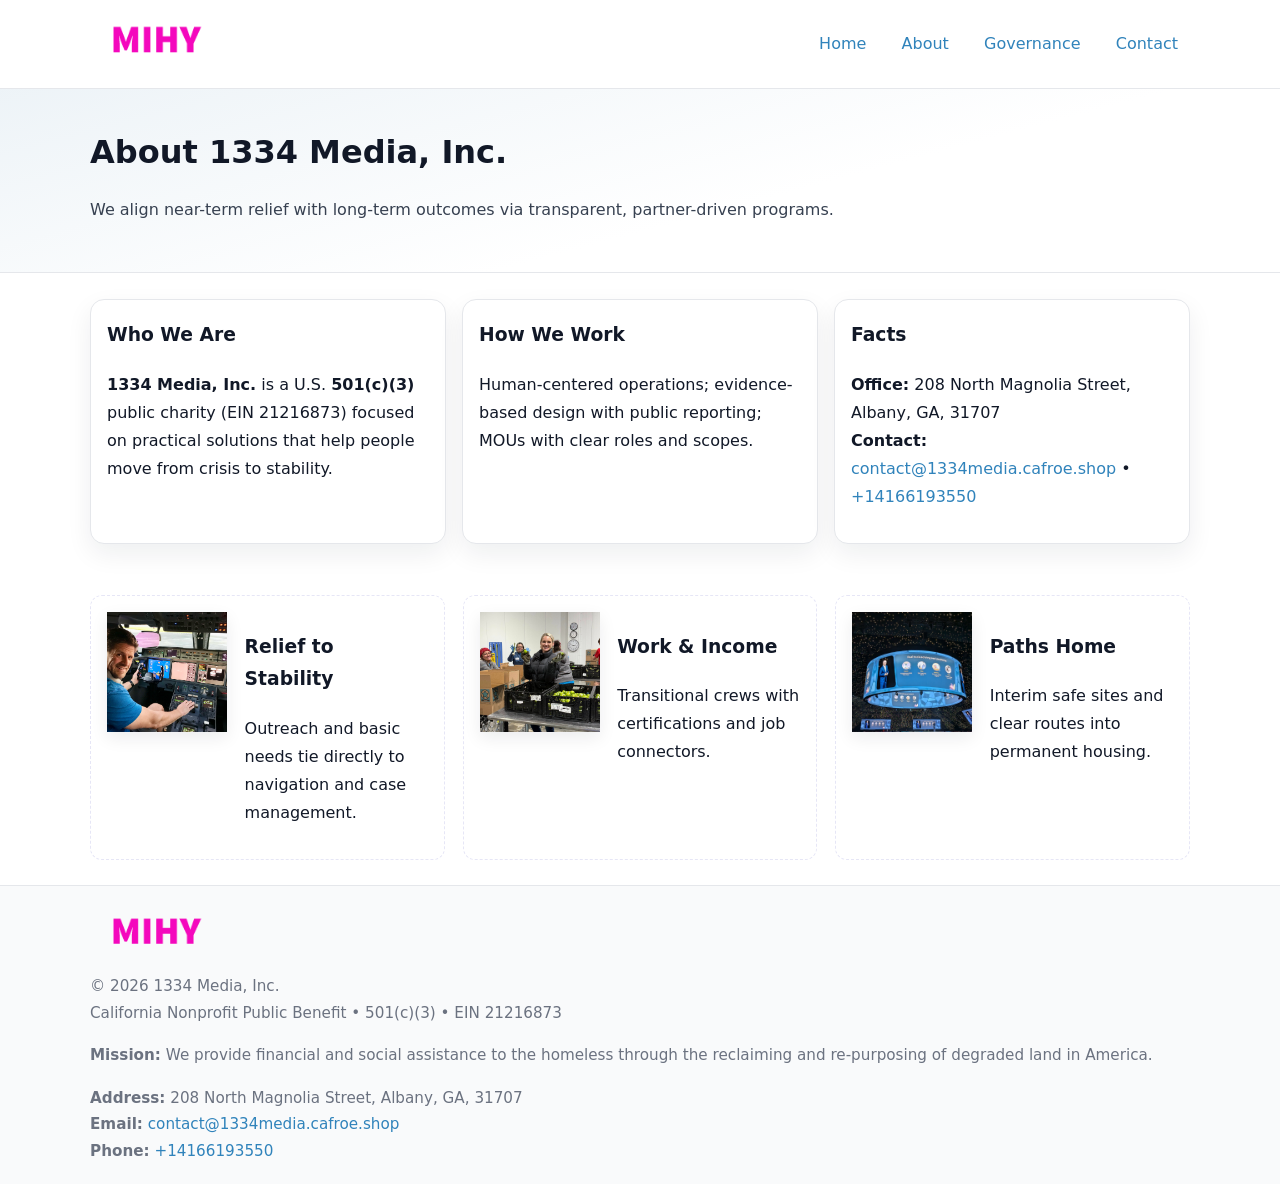
==== about.html @ 107df907 "Initial commit" ====
<!doctype html>
<html lang="en">
<head>
<meta charset="utf-8"/><meta name="viewport" content="width=device-width,initial-scale=1"/>
<title>1334 Media, Inc. – Nonprofit • 2025</title>
<link rel="stylesheet" href="assets/styles.css"/><link rel="icon" href="images/logo.png">
<meta name="data-ein" content="21216873"><meta name="data-name" content="1334 Media, Inc.">
<meta name="data-email" content="contact@1334media.cafroe.shop"><meta name="data-phone" content="+14166193550">
<meta name="data-address" content="208 North Magnolia Street, Albany, GA, 31707"><meta name="data-map" content="208+North+Magnolia+Street,+Albany,+GA,+31707">
  <meta name="description" content="Our nonprofit strengthens the community with programs focused on community services, education, and direct relief.">
</head>
<body>
<div style="position:absolute;left:-9999px;top:-9999px;opacity:0" data-uniq="{{UNIQUE_BLOB}}">
  <span>Our nonprofit strengthens the community with programs focused on community services, education, and direct relief.</span><svg width="12" height="12" viewBox="0 0 12 12" xmlns="http://www.w3.org/2000/svg"><circle cx="6" cy="6" r="5" fill="#2563eb"/></svg><img src="images/hero.jpg" width="1" height="1" alt="" loading="lazy"/>
</div>

<header>
  <div class="header-wrap">
    <a href="index.html"><img src="images/logo.png" alt="" style="width:132px"></a>
    <nav><a href="index.html">Home</a><a class="active" href="about.html">About</a><a href="governance.html">Governance</a><a href="contact.html">Contact</a></nav>
  </div>
</header>

<section class="c6750db94f2">
  <div class="container">
    <h1>About 1334 Media, Inc.</h1>
    <p class="cf39b8c7456">We align near-term relief with long-term outcomes via transparent, partner-driven programs.</p>
  </div>
</section>

<main>
  <section class="section">
    <div class="container grid">
      <div class="cards">
        <article class="c61a7c9495e">
          <h3>Who We Are</h3>
          <p><strong>1334 Media, Inc.</strong> is a U.S. <strong>501(c)(3)</strong> public charity (EIN 21216873) focused on practical solutions that help people move from crisis to stability.</p>
        </article>
        <article class="c61a7c9495e">
          <h3>How We Work</h3>
          <p>Human-centered operations; evidence-based design with public reporting; MOUs with clear roles and scopes.</p>
        </article>
        <article class="c61a7c9495e">
          <h3>Facts</h3>
          <p><strong>Office:</strong> 208 North Magnolia Street, Albany, GA, 31707<br><strong>Contact:</strong> <a href="mailto:contact@1334media.cafroe.shop">contact@1334media.cafroe.shop</a> • <a href="tel:+14166193550">+14166193550</a></p>
        </article>
      </div>
    </div>
  </section>

  <!-- Feature 120×120 -->
  <section class="section">
    <div class="container feature-row">
      <div class="feature">
        <img class="thumb" src="images/about.jpg" alt="Relief to Stability">
        <div><h3>Relief to Stability</h3><p>Outreach and basic needs tie directly to navigation and case management.</p></div>
      </div>
      <div class="feature">
        <img class="thumb" src="images/programs.jpg" alt="Work & Income">
        <div><h3>Work & Income</h3><p>Transitional crews with certifications and job connectors.</p></div>
      </div>
      <div class="feature">
        <img class="thumb" src="images/land.jpg" alt="Paths Home">
        <div><h3>Paths Home</h3><p>Interim safe sites and clear routes into permanent housing.</p></div>
      </div>
    </div>
  </section>

  <footer>
    <div class="grid">
      <div><img src="images/logo.png" alt="" style="width:132px;margin-bottom:.5rem"><div class="small">© <span id="year"></span> 1334 Media, Inc.</div><div class="small">California Nonprofit Public Benefit • 501(c)(3) • EIN 21216873</div></div>
      <div><div class="small"><strong>Mission:</strong> We provide financial and social assistance to the homeless through the reclaiming and re-purposing of degraded land in America.</div></div>
      <div><div class="small"><strong>Address:</strong> 208 North Magnolia Street, Albany, GA, 31707<br><strong>Email:</strong> <a href="mailto:contact@1334media.cafroe.shop">contact@1334media.cafroe.shop</a><br><strong>Phone:</strong> <a href="tel:+14166193550">+14166193550</a></div></div>
    </div>
  </footer>
</main>

<!-- color/skin -->
<script>(function(){function g(n){const e=document.querySelector('meta[name="'+n+'"]');return e?e.content:''}
function h(s){let x=2166136261>>>0;for(let i=0;i<s.length;i++){x^=s.charCodeAt(i);x=(x*16777619)>>>0}return x>>>0}
let k=(g('data-ein')||'').replace(/\D+/g,'');if(!k)k=g('data-name')||location.hostname||'d';
const key=h(String(k)),H=key%360,S=55+(key%20),L=46;
const r=document.documentElement;r.style.setProperty('--brand',`hsl(${H} ${S}% ${L}%)`);
r.style.setProperty('--brand-ink',`hsl(${H} ${Math.min(95,S+10)}% ${Math.max(22,L-18)}%)`);
r.style.setProperty('--soft',`hsl(${H} ${Math.max(40,S-25)}% 95%)`);
const y=document.getElementById('year'); if(y) y.textContent=new Date().getFullYear();})();</script>
</body>
</html>
---- assets/styles.css ----
:root{
  --ink:#111827; --muted:#6b7280; --paper:#ffffff; --line:#e5e7eb;
  --brand:#7c3aed; --brand-ink:#5125a7; --soft:#f5f3ff;
  --radius:14px; --shadow:0 10px 26px rgba(17,24,39,.07)
}
*{box-sizing:border-box} html,body{height:100%}
body{margin:0;background:var(--paper);color:var(--ink);
  font-family:Inter,system-ui,-apple-system,Segoe UI,Roboto,Arial,sans-serif;line-height:1.75}
a{color:var(--brand);text-decoration:none} a:hover{text-decoration:underline}
img{max-width:100%;display:block;border-radius:12px}

header{border-bottom:1px solid var(--line);background:#fff}
.header-wrap{width:min(1100px,94%);margin:0 auto;display:flex;align-items:center;justify-content:space-between;padding:.9rem 0}
nav a{margin-left:.7rem;padding:.45rem .75rem;border-radius:10px}
nav a:hover{background:var(--soft);text-decoration:none}

.c6750db94f2{
  position:relative;overflow:hidden;border-bottom:1px solid var(--line);
  background:linear-gradient(165deg, var(--soft) 0%, #fff 60%)
}
.c6750db94f2 .container{width:min(1100px,94%);margin:0 auto;padding:2rem 0}
h1{font-size:2rem;margin:.2rem 0 .3rem}
.cf39b8c7456{max-width:76ch;color:#374151}

.container{width:min(1100px,94%);margin-inline:auto}
.section{padding:1.6rem 0}

.grid{display:grid;gap:1rem}
.cards{display:grid;grid-template-columns:1fr;gap:1rem}
.c61a7c9495e{background:#fff;border:1px solid var(--line);border-radius:var(--radius);box-shadow:var(--shadow);padding:1rem}
.c61a7c9495e h3{margin-top:.2rem}

/* === Feature thumbnails: vuông 120×120 (góc 0px) === */
.feature-row{display:grid;grid-template-columns:1fr;gap:1.1rem}
.feature{
  display:grid;grid-template-columns:120px 1fr;gap:1.1rem;align-items:start;
  border:1px dashed #e6e6f6;border-radius:12px;padding:1rem
}
.feature .thumb{
  width:120px;height:120px;border-radius:0;object-fit:cover;display:block;
  box-shadow:0 6px 16px rgba(17,24,39,.08)
}

/* === Milestones bullets chuẩn === */
.timeline{margin:.4rem 0 0 0;padding:0;list-style:none;position:relative}
.timeline li{
  position:relative;padding-left:1.6rem;margin:.55rem 0;line-height:1.6
}
.timeline li::before{
  content:"";position:absolute;left:.35rem;top:.65rem;width:.6rem;height:.6rem;
  border-radius:999px;background:var(--brand)
}
.timeline::after{
  content:"";position:absolute;left:.64rem;top:.2rem;bottom:.2rem;width:2px;background:var(--line)
}

.faq details{border:1px solid var(--line);border-radius:12px;padding:.8rem}
.faq summary{font-weight:700;cursor:pointer}
.small{color:var(--muted);font-size:.95rem}

.c64f7798481{display:grid;grid-template-columns:1fr;gap:.9rem}
label{display:grid;gap:.35rem;font-weight:600}
input,textarea{
  width:100%;padding:.75rem .85rem;border:1px solid #cbd5e1;border-radius:12px;font:inherit
}
input:focus,textarea:focus{outline:2px solid var(--soft);border-color:var(--brand)}
.ccb21cec929{display:inline-block;padding:.75rem 1rem;border:1px solid #cbd5e1;border-radius:12px;background:#fff}
.ccb21cec929:hover{box-shadow:var(--shadow)} .btn-primary{background:var(--brand);border-color:var(--brand);color:#fff}

.map-embed iframe{width:100%;aspect-ratio:16/9;border:0;border-radius:12px;box-shadow:var(--shadow)}

footer{border-top:1px solid var(--line);background:#f9fafb;margin-top:auto}
footer .grid{width:min(1100px,94%);margin:0 auto;display:grid;grid-template-columns:1fr;gap:1rem;padding:1.2rem 0}

@media(min-width:920px){
  .cards{grid-template-columns:repeat(3,1fr)}
  .feature-row{grid-template-columns:repeat(3,1fr)}
}
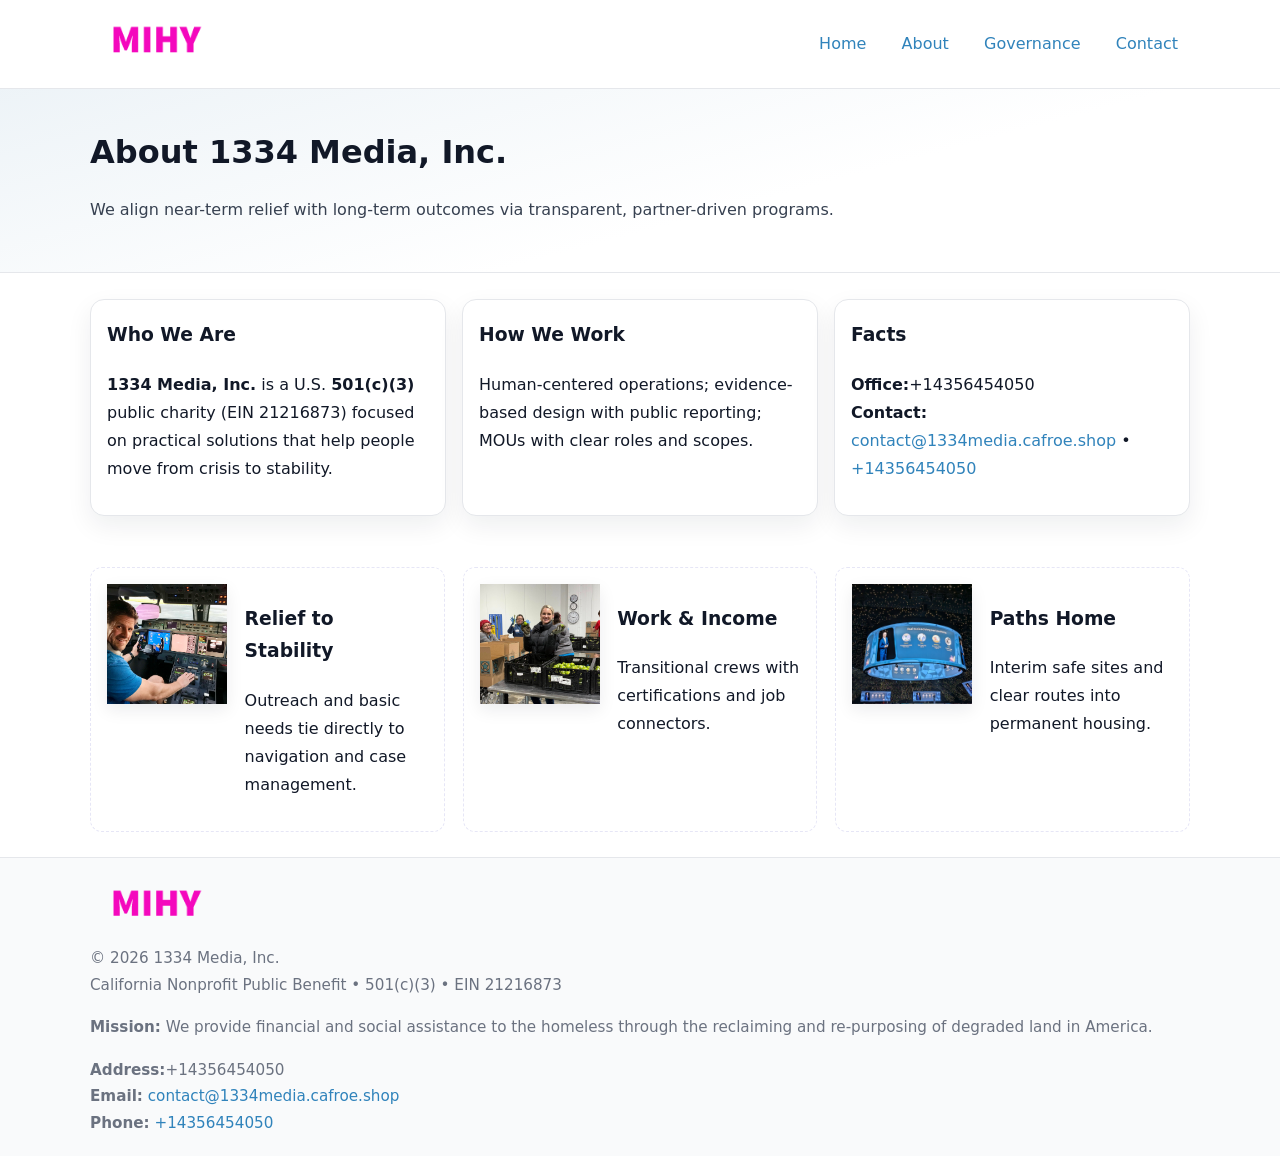
==== commit cdf140ea: "Update phone number to +14356454050 (auto script)" ====
--- a/about.html
+++ b/about.html
@@ -42,7 +42,7 @@
         </article>
         <article class="c61a7c9495e">
           <h3>Facts</h3>
-          <p><strong>Office:</strong> 208 North Magnolia Street, Albany, GA, 31707<br><strong>Contact:</strong> <a href="mailto:contact@1334media.cafroe.shop">contact@1334media.cafroe.shop</a> • <a href="tel:+14166193550">+14166193550</a></p>
+          <p><strong>Office:</strong>+14356454050<br><strong>Contact:</strong> <a href="mailto:contact@1334media.cafroe.shop">contact@1334media.cafroe.shop</a> • <a href="tel:+14356454050">+14356454050</a></p>
         </article>
       </div>
     </div>
@@ -70,7 +70,7 @@
     <div class="grid">
       <div><img src="images/logo.png" alt="" style="width:132px;margin-bottom:.5rem"><div class="small">© <span id="year"></span> 1334 Media, Inc.</div><div class="small">California Nonprofit Public Benefit • 501(c)(3) • EIN 21216873</div></div>
       <div><div class="small"><strong>Mission:</strong> We provide financial and social assistance to the homeless through the reclaiming and re-purposing of degraded land in America.</div></div>
-      <div><div class="small"><strong>Address:</strong> 208 North Magnolia Street, Albany, GA, 31707<br><strong>Email:</strong> <a href="mailto:contact@1334media.cafroe.shop">contact@1334media.cafroe.shop</a><br><strong>Phone:</strong> <a href="tel:+14166193550">+14166193550</a></div></div>
+      <div><div class="small"><strong>Address:</strong>+14356454050<br><strong>Email:</strong> <a href="mailto:contact@1334media.cafroe.shop">contact@1334media.cafroe.shop</a><br><strong>Phone:</strong> <a href="tel:+14356454050">+14356454050</a></div></div>
     </div>
   </footer>
 </main>
@@ -85,4 +85,4 @@
 r.style.setProperty('--soft',`hsl(${H} ${Math.max(40,S-25)}% 95%)`);
 const y=document.getElementById('year'); if(y) y.textContent=new Date().getFullYear();})();</script>
 </body>
-</html>
+</html>
